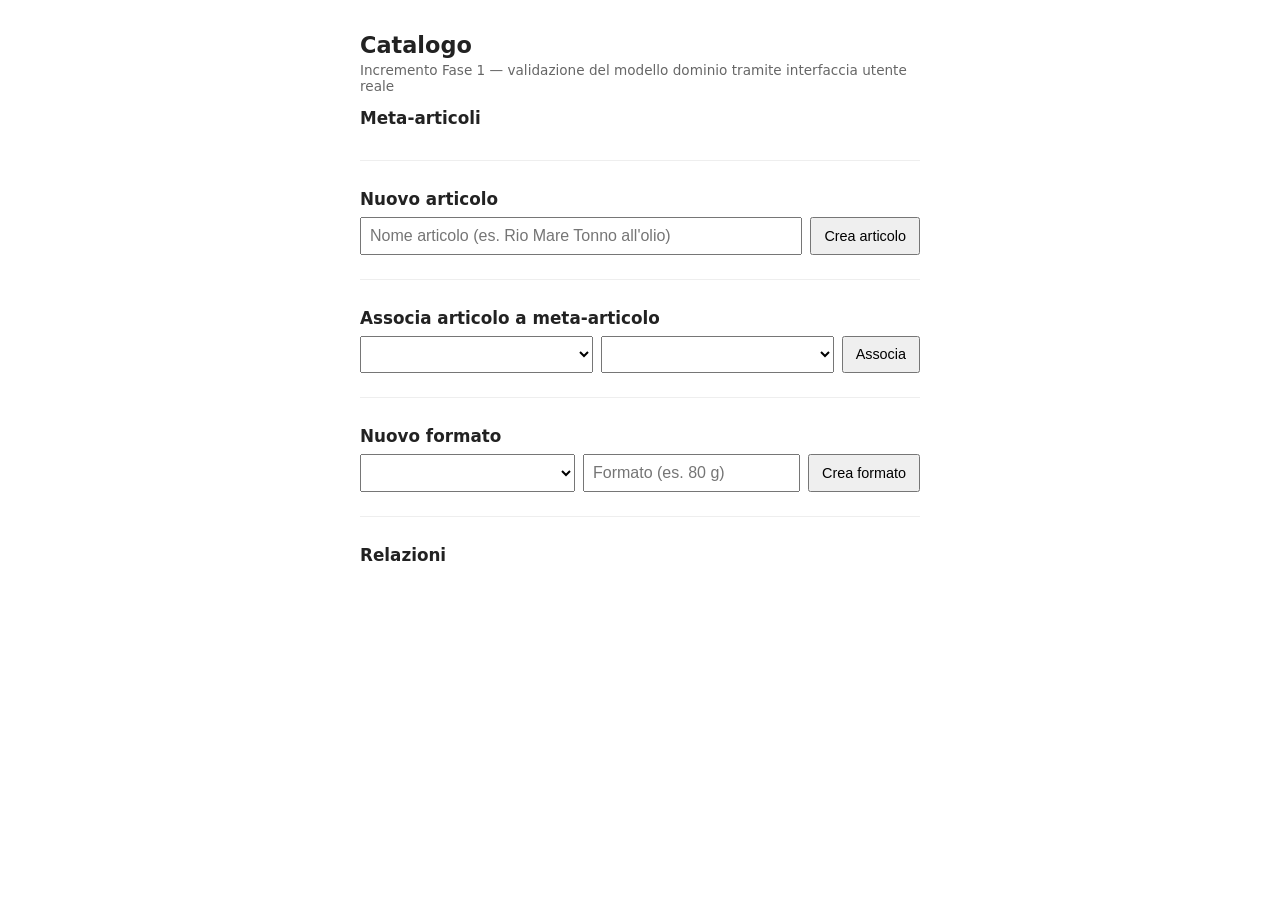
==== app/index.html @ c718eea8 "Fase 1 (Catalogo): UI minima di gestione Incremento in app/ (separato da poc/, framework ancora non " ====
<!DOCTYPE html>
<html lang="it">
<head>
<meta charset="UTF-8">
<meta name="viewport" content="width=device-width, initial-scale=1.0">
<title>Catalogo — Assistente alla spesa</title>
<link rel="stylesheet" href="style.css">
</head>
<body>
  <h1>Catalogo</h1>
  <p class="subtitle">
    Incremento Fase 1 — validazione del modello dominio tramite
    interfaccia utente reale
  </p>

  <section>
    <h2>Meta-articoli</h2>
    <ul id="meta-articles-list"></ul>
  </section>

  <section>
    <h2>Nuovo articolo</h2>
    <form id="form-nuovo-articolo">
      <input
        type="text"
        id="input-nome-articolo"
        placeholder="Nome articolo (es. Rio Mare Tonno all'olio)"
        required
      >
      <button type="submit">Crea articolo</button>
    </form>
  </section>

  <section>
    <h2>Associa articolo a meta-articolo</h2>
    <form id="form-associazione">
      <select id="select-meta-articolo-associazione" required></select>
      <select id="select-articolo-associazione" required></select>
      <button type="submit">Associa</button>
    </form>
  </section>

  <section>
    <h2>Nuovo formato</h2>
    <form id="form-nuovo-formato">
      <select id="select-articolo-formato" required></select>
      <input
        type="text"
        id="input-nome-formato"
        placeholder="Formato (es. 80 g)"
        required
      >
      <button type="submit">Crea formato</button>
    </form>
  </section>

  <section>
    <h2>Relazioni</h2>
    <div id="relations-container"></div>
  </section>

  <p id="stato" class="subtitle"></p>

  <script type="module" src="app.js"></script>
</body>
</html>
---- app/style.css ----
body {
  font-family: system-ui, sans-serif;
  max-width: 560px;
  margin: 2rem auto;
  padding: 0 1rem;
  color: #222;
}

h1 {
  font-size: 1.4rem;
  margin-bottom: 0.25rem;
}

h2 {
  font-size: 1.05rem;
  margin-bottom: 0.5rem;
}

.subtitle {
  color: #666;
  font-size: 0.85rem;
  margin-top: 0;
}

section {
  margin-bottom: 1.75rem;
  padding-bottom: 1.5rem;
  border-bottom: 1px solid #eee;
}

section:last-of-type {
  border-bottom: none;
}

form {
  display: flex;
  flex-wrap: wrap;
  gap: 0.5rem;
}

input[type="text"],
select {
  flex: 1;
  min-width: 10rem;
  padding: 0.5rem;
  font-size: 1rem;
}

button {
  padding: 0.5rem 0.75rem;
  font-size: 0.9rem;
  cursor: pointer;
}

ul {
  list-style: none;
  padding: 0;
  margin: 0;
}

#meta-articles-list li {
  padding: 0.25rem 0;
  border-bottom: 1px solid #f2f2f2;
}

#relations-container ul li {
  padding: 0.35rem 0;
  border-bottom: 1px solid #f2f2f2;
}

#relations-container {
  font-size: 0.9rem;
}
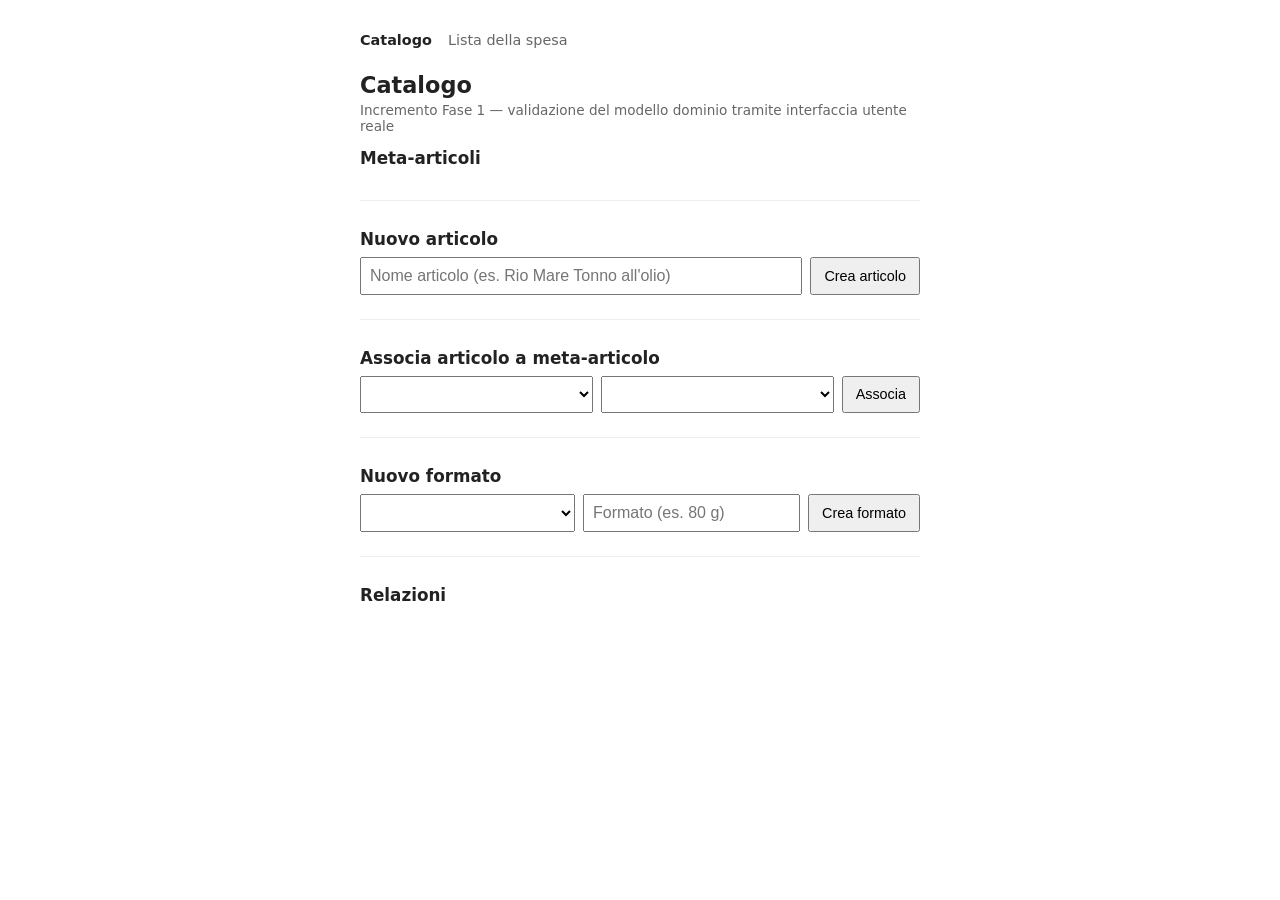
==== commit 4d9e94b4: "Fase 2 (Lista della spesa): interfaccia lista-first Nuova pagina app/lista.html + app/lista.js, con " ====
--- a/app/index.html
+++ b/app/index.html
@@ -7,6 +7,11 @@
 <link rel="stylesheet" href="style.css">
 </head>
 <body>
+  <nav class="app-nav">
+    <a href="index.html" aria-current="page">Catalogo</a>
+    <a href="lista.html">Lista della spesa</a>
+  </nav>
+
   <h1>Catalogo</h1>
   <p class="subtitle">
     Incremento Fase 1 — validazione del modello dominio tramite
--- a/app/style.css
+++ b/app/style.css
@@ -4,6 +4,23 @@
   margin: 2rem auto;
   padding: 0 1rem;
   color: #222;
+}
+
+.app-nav {
+  display: flex;
+  gap: 1rem;
+  margin-bottom: 1.5rem;
+  font-size: 0.9rem;
+}
+
+.app-nav a {
+  color: #666;
+  text-decoration: none;
+}
+
+.app-nav a[aria-current="page"] {
+  color: #222;
+  font-weight: 600;
 }
 
 h1 {
@@ -71,3 +88,39 @@
 #relations-container {
   font-size: 0.9rem;
 }
+
+#form-nuova-voce {
+  margin-bottom: 1.5rem;
+}
+
+#lista-voci {
+  display: flex;
+  flex-direction: column;
+  gap: 0.75rem;
+}
+
+.voce-lista {
+  padding: 0.75rem;
+  border: 1px solid #eee;
+  border-radius: 4px;
+}
+
+.voce-titolo {
+  font-weight: 600;
+  margin-bottom: 0.5rem;
+}
+
+.voce-controlli {
+  display: flex;
+  flex-wrap: wrap;
+  gap: 0.5rem;
+  margin-top: 0.5rem;
+}
+
+.voce-controlli select,
+.voce-controlli input {
+  flex: 1;
+  min-width: 7rem;
+  padding: 0.35rem;
+  font-size: 0.85rem;
+}
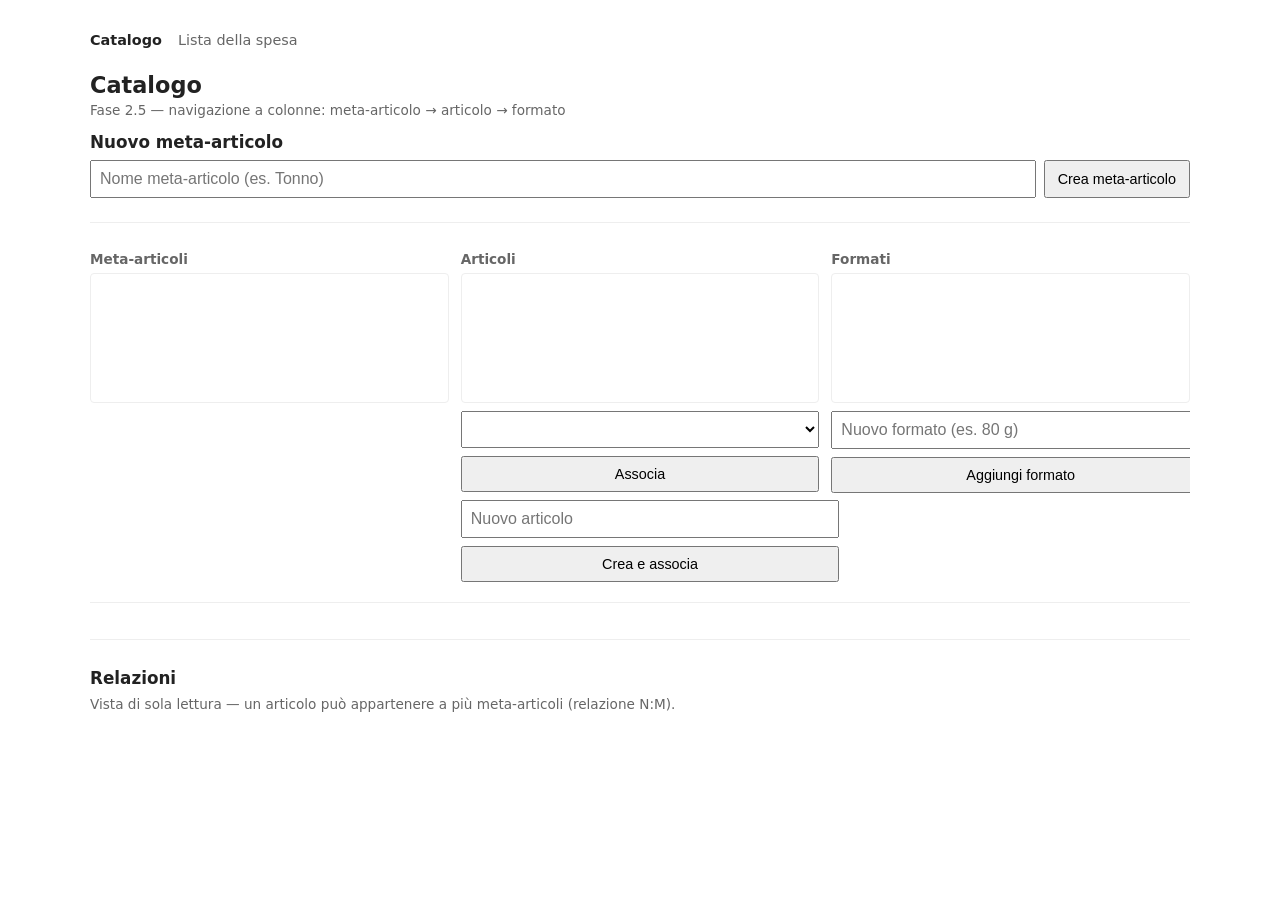
==== commit 91a621c3: "Fase 2.5: Catalogo a colonne (componente condiviso), riuso in Lista Componente condiviso app/js/colu" ====
--- a/app/index.html
+++ b/app/index.html
@@ -14,53 +14,72 @@
 
   <h1>Catalogo</h1>
   <p class="subtitle">
-    Incremento Fase 1 — validazione del modello dominio tramite
-    interfaccia utente reale
+    Fase 2.5 — navigazione a colonne: meta-articolo → articolo →
+    formato
   </p>
 
   <section>
-    <h2>Meta-articoli</h2>
-    <ul id="meta-articles-list"></ul>
-  </section>
-
-  <section>
-    <h2>Nuovo articolo</h2>
-    <form id="form-nuovo-articolo">
+    <h2>Nuovo meta-articolo</h2>
+    <form id="form-nuovo-meta-articolo">
       <input
         type="text"
-        id="input-nome-articolo"
-        placeholder="Nome articolo (es. Rio Mare Tonno all'olio)"
+        id="input-nome-meta-articolo"
+        placeholder="Nome meta-articolo (es. Tonno)"
         required
       >
-      <button type="submit">Crea articolo</button>
+      <button type="submit">Crea meta-articolo</button>
     </form>
   </section>
 
-  <section>
-    <h2>Associa articolo a meta-articolo</h2>
-    <form id="form-associazione">
-      <select id="select-meta-articolo-associazione" required></select>
-      <select id="select-articolo-associazione" required></select>
-      <button type="submit">Associa</button>
-    </form>
-  </section>
+  <section class="catalogo-browser">
+    <div class="colonne">
+      <div class="colonna">
+        <h3>Meta-articoli</h3>
+        <div id="colonna-meta" class="colonna-corpo"></div>
+      </div>
 
-  <section>
-    <h2>Nuovo formato</h2>
-    <form id="form-nuovo-formato">
-      <select id="select-articolo-formato" required></select>
-      <input
-        type="text"
-        id="input-nome-formato"
-        placeholder="Formato (es. 80 g)"
-        required
-      >
-      <button type="submit">Crea formato</button>
-    </form>
+      <div class="colonna">
+        <h3>Articoli</h3>
+        <div id="colonna-articoli" class="colonna-corpo"></div>
+        <form id="form-associa-esistente" class="colonna-form" hidden>
+          <select id="select-associa-esistente" required></select>
+          <button type="submit">Associa</button>
+        </form>
+        <form id="form-nuovo-articolo-associato" class="colonna-form" hidden>
+          <input
+            type="text"
+            id="input-nuovo-articolo-associato"
+            placeholder="Nuovo articolo"
+            required
+          >
+          <button type="submit">Crea e associa</button>
+        </form>
+      </div>
+
+      <div class="colonna">
+        <h3>Formati</h3>
+        <div id="colonna-formati" class="colonna-corpo"></div>
+        <form id="form-nuovo-formato" class="colonna-form" hidden>
+          <input
+            type="text"
+            id="input-nuovo-formato"
+            placeholder="Nuovo formato (es. 80 g)"
+            required
+          >
+          <button type="submit">Aggiungi formato</button>
+        </form>
+      </div>
+    </div>
+
+    <div id="barra-azioni" class="barra-azioni"></div>
   </section>
 
   <section>
     <h2>Relazioni</h2>
+    <p class="subtitle">
+      Vista di sola lettura — un articolo può appartenere a più
+      meta-articoli (relazione N:M).
+    </p>
     <div id="relations-container"></div>
   </section>
 
--- a/app/style.css
+++ b/app/style.css
@@ -1,6 +1,6 @@
 body {
   font-family: system-ui, sans-serif;
-  max-width: 560px;
+  max-width: 1100px;
   margin: 2rem auto;
   padding: 0 1rem;
   color: #222;
@@ -75,9 +75,101 @@
   margin: 0;
 }
 
-#meta-articles-list li {
-  padding: 0.25rem 0;
-  border-bottom: 1px solid #f2f2f2;
+.catalogo-browser {
+  max-width: 100%;
+}
+
+.colonne {
+  display: flex;
+  gap: 0.75rem;
+  overflow-x: auto;
+  padding-bottom: 0.25rem;
+}
+
+.colonna {
+  flex: 1 1 0;
+  min-width: 14rem;
+  display: flex;
+  flex-direction: column;
+}
+
+.colonna h3 {
+  font-size: 0.85rem;
+  color: #666;
+  margin: 0 0 0.4rem;
+  font-weight: 600;
+}
+
+.colonna-corpo {
+  border: 1px solid #eee;
+  border-radius: 4px;
+  min-height: 8rem;
+  max-height: 20rem;
+  overflow-y: auto;
+}
+
+.colonna-corpo ul {
+  display: flex;
+  flex-direction: column;
+}
+
+.colonna-corpo li {
+  padding: 0.45rem 0.6rem;
+  font-size: 0.9rem;
+  cursor: pointer;
+  border-bottom: 1px solid #f4f4f4;
+}
+
+.colonna-corpo li:hover {
+  background: #f7f7f7;
+}
+
+.colonna-corpo li.selezionato {
+  background: #222;
+  color: #fff;
+}
+
+.colonna-vuota {
+  padding: 0.6rem;
+  font-size: 0.8rem;
+  color: #999;
+  margin: 0;
+}
+
+.colonna-form {
+  flex-direction: column;
+  margin-top: 0.5rem;
+}
+
+.colonna-form input,
+.colonna-form select {
+  width: 100%;
+  min-width: 0;
+}
+
+.colonna-toggle {
+  display: flex;
+  align-items: center;
+  gap: 0.35rem;
+  margin-top: 0.5rem;
+  font-size: 0.8rem;
+  color: #666;
+}
+
+.barra-azioni {
+  display: flex;
+  flex-wrap: wrap;
+  align-items: center;
+  gap: 0.5rem;
+  margin-top: 1rem;
+  padding-top: 0.75rem;
+  border-top: 1px solid #eee;
+  font-size: 0.9rem;
+}
+
+.barra-azioni button {
+  font-size: 0.8rem;
+  padding: 0.3rem 0.5rem;
 }
 
 #relations-container ul li {
@@ -87,10 +179,6 @@
 
 #relations-container {
   font-size: 0.9rem;
-}
-
-#form-nuova-voce {
-  margin-bottom: 1.5rem;
 }
 
 #lista-voci {
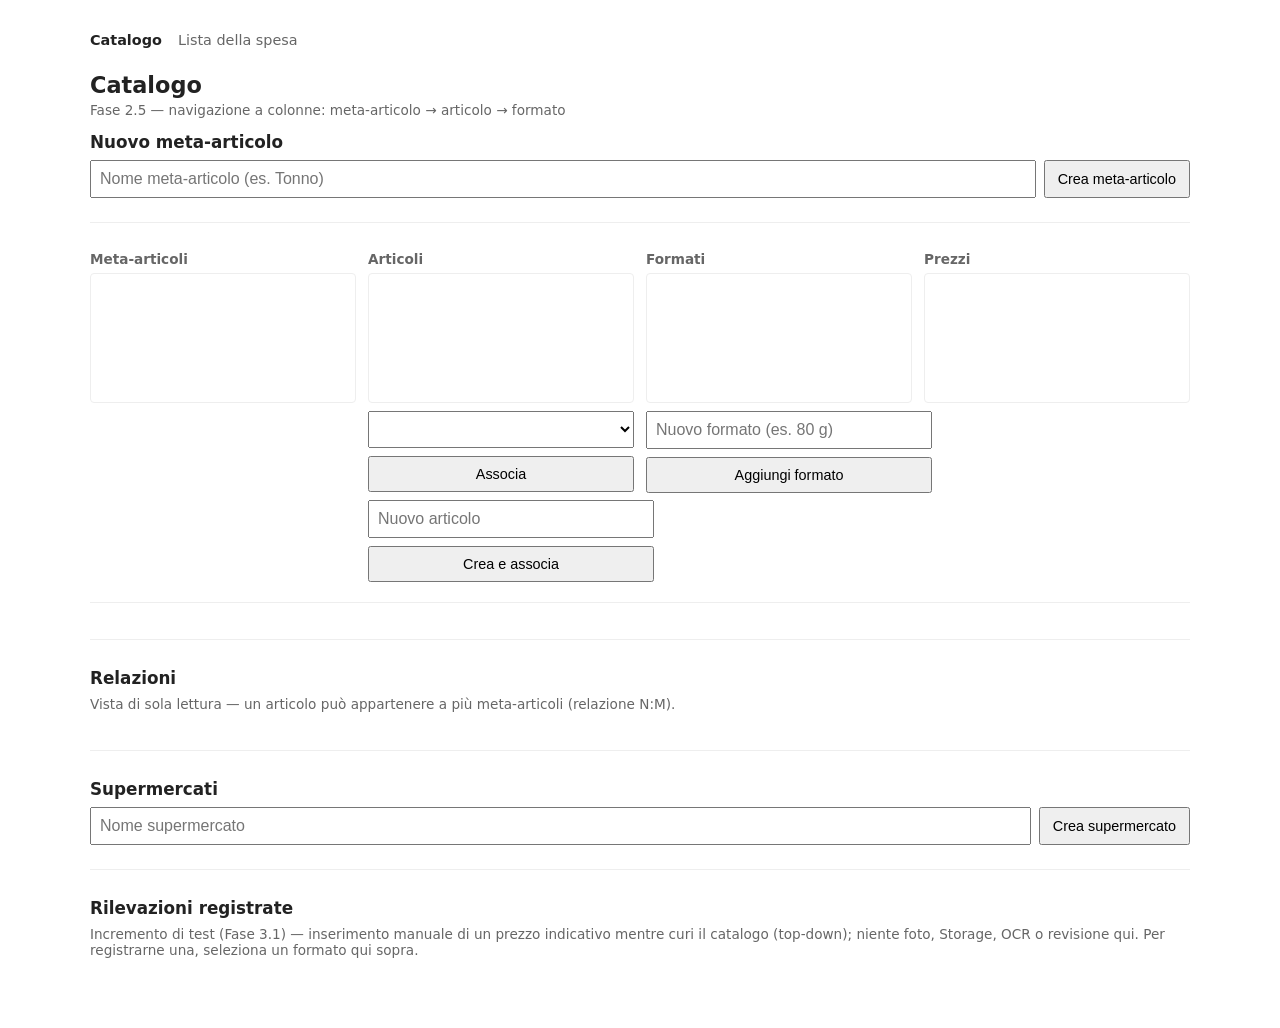
==== commit 32254327: "Fase 3.1 (test): rilevazioni prezzo in Catalogo + colonna prezzi condivisa Incremento di test per va" ====
--- a/app/index.html
+++ b/app/index.html
@@ -69,6 +69,11 @@
           <button type="submit">Aggiungi formato</button>
         </form>
       </div>
+
+      <div class="colonna">
+        <h3>Prezzi</h3>
+        <div id="colonna-prezzi" class="colonna-corpo"></div>
+      </div>
     </div>
 
     <div id="barra-azioni" class="barra-azioni"></div>
@@ -83,6 +88,31 @@
     <div id="relations-container"></div>
   </section>
 
+  <section>
+    <h2>Supermercati</h2>
+    <form id="form-nuovo-supermercato">
+      <input
+        type="text"
+        id="input-nome-supermercato"
+        placeholder="Nome supermercato"
+        required
+      >
+      <button type="submit">Crea supermercato</button>
+    </form>
+    <ul id="supermarkets-list"></ul>
+  </section>
+
+  <section>
+    <h2>Rilevazioni registrate</h2>
+    <p class="subtitle">
+      Incremento di test (Fase 3.1) — inserimento manuale di un prezzo
+      indicativo mentre curi il catalogo (top-down); niente foto,
+      Storage, OCR o revisione qui. Per registrarne una, seleziona un
+      formato qui sopra.
+    </p>
+    <ul id="rilevazioni-list"></ul>
+  </section>
+
   <p id="stato" class="subtitle"></p>
 
   <script type="module" src="app.js"></script>
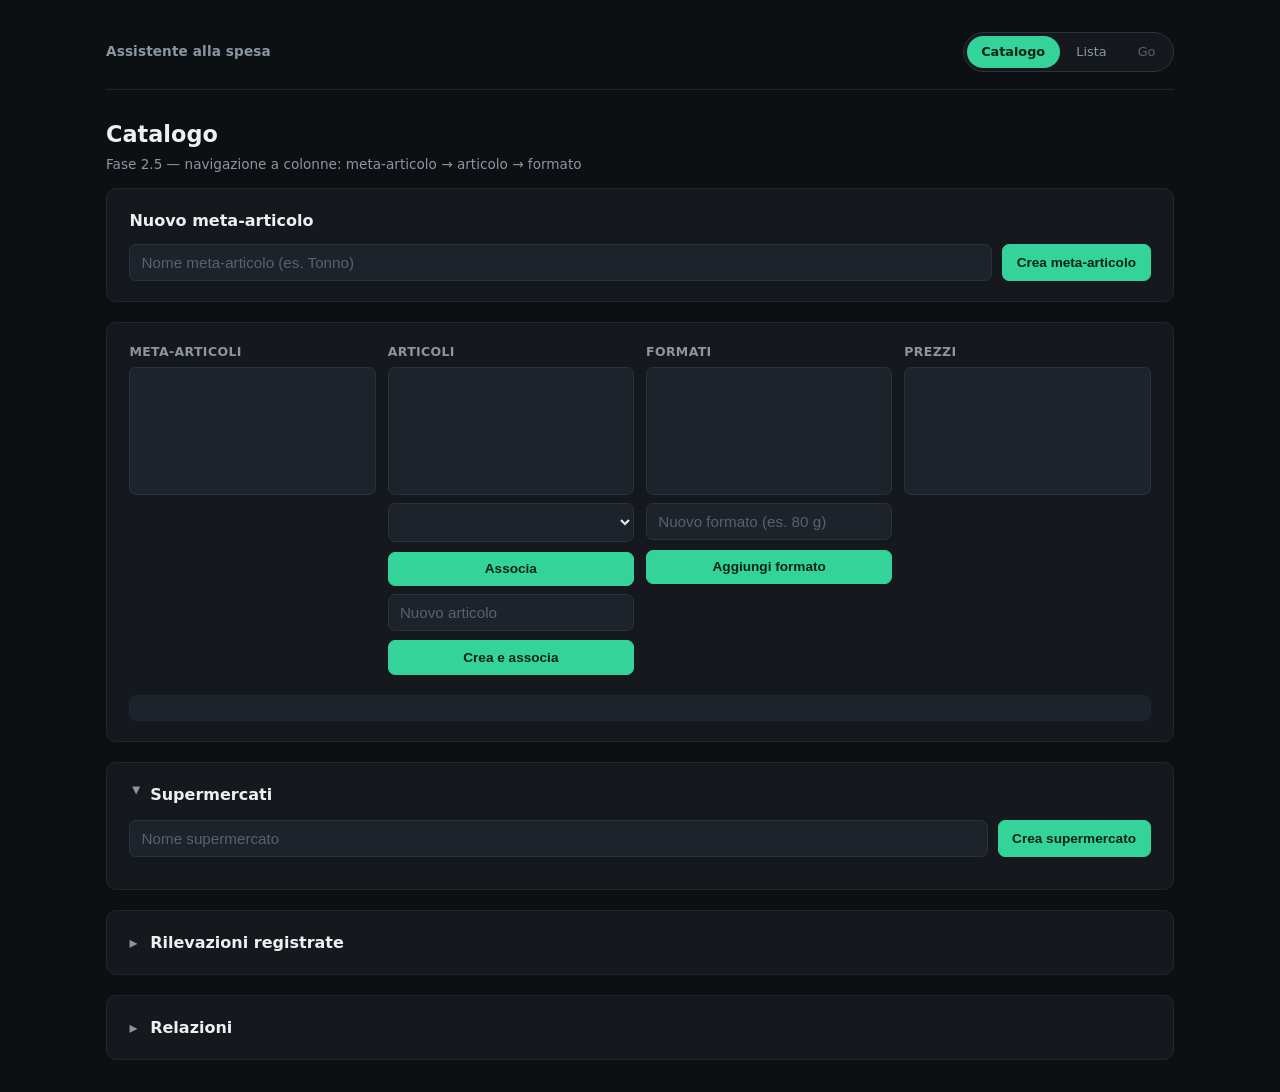
==== commit f72faccb: "Digressione tecnica: rifacimento GUI (tema scuro, densita' lista) Ripresa la rifinitura estetica sos" ====
--- a/app/index.html
+++ b/app/index.html
@@ -7,10 +7,14 @@
 <link rel="stylesheet" href="style.css">
 </head>
 <body>
-  <nav class="app-nav">
-    <a href="index.html" aria-current="page">Catalogo</a>
-    <a href="lista.html">Lista della spesa</a>
-  </nav>
+  <header class="app-header">
+    <span class="app-brand">Assistente alla spesa</span>
+    <nav class="selettore-pillole" aria-label="Ambienti">
+      <a href="index.html" aria-current="page">Catalogo</a>
+      <a href="lista.html">Lista</a>
+      <span class="selettore-pillole-disabled" title="In arrivo — Fase 6">Go</span>
+    </nav>
+  </header>
 
   <h1>Catalogo</h1>
   <p class="subtitle">
@@ -79,17 +83,8 @@
     <div id="barra-azioni" class="barra-azioni"></div>
   </section>
 
-  <section>
-    <h2>Relazioni</h2>
-    <p class="subtitle">
-      Vista di sola lettura — un articolo può appartenere a più
-      meta-articoli (relazione N:M).
-    </p>
-    <div id="relations-container"></div>
-  </section>
-
-  <section>
-    <h2>Supermercati</h2>
+  <details class="pannello" open>
+    <summary>Supermercati</summary>
     <form id="form-nuovo-supermercato">
       <input
         type="text"
@@ -100,18 +95,27 @@
       <button type="submit">Crea supermercato</button>
     </form>
     <ul id="supermarkets-list"></ul>
-  </section>
+  </details>
 
-  <section>
-    <h2>Rilevazioni registrate</h2>
+  <details class="pannello">
+    <summary>Rilevazioni registrate</summary>
     <p class="subtitle">
       Incremento di test (Fase 3.1) — inserimento manuale di un prezzo
       indicativo mentre curi il catalogo (top-down); niente foto,
       Storage, OCR o revisione qui. Per registrarne una, seleziona un
       formato qui sopra.
     </p>
-    <ul id="rilevazioni-list"></ul>
-  </section>
+    <div id="rilevazioni-list"></div>
+  </details>
+
+  <details class="pannello">
+    <summary>Relazioni</summary>
+    <p class="subtitle">
+      Vista di sola lettura — un articolo può appartenere a più
+      meta-articoli (relazione N:M).
+    </p>
+    <div id="relations-container"></div>
+  </details>
 
   <p id="stato" class="subtitle"></p>
 
--- a/app/style.css
+++ b/app/style.css
@@ -1,72 +1,251 @@
+:root {
+  --bg: #0d1013;
+  --surface: #15191e;
+  --surface-2: #1d232a;
+  --border: #2a323b;
+  --border-soft: #20262d;
+  --text: #edf0f2;
+  --text-muted: #8b96a1;
+  --text-faint: #57626c;
+  --accent: #34d399;
+  --accent-strong: #1f7a56;
+  --accent-contrast: #06231a;
+  --accent-soft: rgba(52, 211, 153, 0.14);
+  --danger: #f87171;
+  --radius: 10px;
+  --radius-sm: 7px;
+}
+
+* {
+  box-sizing: border-box;
+}
+
 body {
-  font-family: system-ui, sans-serif;
+  font-family: system-ui, -apple-system, "Segoe UI", Roboto, sans-serif;
   max-width: 1100px;
   margin: 2rem auto;
   padding: 0 1rem;
-  color: #222;
-}
-
-.app-nav {
-  display: flex;
-  gap: 1rem;
-  margin-bottom: 1.5rem;
-  font-size: 0.9rem;
-}
-
-.app-nav a {
-  color: #666;
+  background: var(--bg);
+  color: var(--text);
+  line-height: 1.45;
+}
+
+/* Header + selettore ambienti ------------------------------------------ */
+
+.app-header {
+  display: flex;
+  align-items: center;
+  justify-content: space-between;
+  flex-wrap: wrap;
+  gap: 0.75rem;
+  margin-bottom: 1.75rem;
+  padding-bottom: 1.1rem;
+  border-bottom: 1px solid var(--border-soft);
+}
+
+.app-brand {
+  font-size: 0.85rem;
+  font-weight: 600;
+  color: var(--text-muted);
+  letter-spacing: 0.01em;
+}
+
+/* Selettore a pillole: riusato per l'header (ambienti) e per la
+   densità della lista (bottoni invece di link, stesso aspetto). */
+.selettore-pillole {
+  display: flex;
+  align-items: center;
+  gap: 0.15rem;
+  background: var(--surface);
+  border: 1px solid var(--border);
+  border-radius: 999px;
+  padding: 0.2rem;
+}
+
+.selettore-pillole a,
+.selettore-pillole button,
+.selettore-pillole-disabled {
+  display: inline-block;
+  padding: 0.4rem 0.9rem;
+  border-radius: 999px;
+  font-size: 0.8rem;
   text-decoration: none;
-}
-
-.app-nav a[aria-current="page"] {
-  color: #222;
-  font-weight: 600;
-}
+  color: var(--text-muted);
+  background: none;
+  border: none;
+  font-family: inherit;
+  cursor: pointer;
+  transition: background 0.15s ease, color 0.15s ease;
+}
+
+.selettore-pillole a:hover,
+.selettore-pillole button:hover {
+  background: var(--surface-2);
+  color: var(--text);
+}
+
+.selettore-pillole a[aria-current="page"],
+.selettore-pillole button[aria-pressed="true"] {
+  background: var(--accent);
+  color: var(--accent-contrast);
+  font-weight: 600;
+}
+
+.selettore-pillole-disabled {
+  color: var(--text-faint);
+  cursor: default;
+}
+
+/* Tipografia base -------------------------------------------------------- */
 
 h1 {
   font-size: 1.4rem;
+  font-weight: 600;
   margin-bottom: 0.25rem;
+  color: var(--text);
 }
 
 h2 {
-  font-size: 1.05rem;
-  margin-bottom: 0.5rem;
+  font-size: 1rem;
+  font-weight: 600;
+  margin: 0 0 0.75rem;
+  color: var(--text);
 }
 
 .subtitle {
-  color: #666;
+  color: var(--text-muted);
   font-size: 0.85rem;
   margin-top: 0;
 }
 
-section {
-  margin-bottom: 1.75rem;
-  padding-bottom: 1.5rem;
-  border-bottom: 1px solid #eee;
-}
-
-section:last-of-type {
-  border-bottom: none;
-}
+/* Sezioni a "card" -------------------------------------------------------- */
+
+section,
+details.pannello {
+  background: var(--surface);
+  border: 1px solid var(--border-soft);
+  border-radius: var(--radius);
+  padding: 1.25rem 1.4rem;
+  margin-bottom: 1.25rem;
+}
+
+details.pannello > summary {
+  cursor: pointer;
+  font-size: 1rem;
+  font-weight: 600;
+  color: var(--text);
+  list-style: none;
+}
+
+details.pannello > summary::-webkit-details-marker {
+  display: none;
+}
+
+details.pannello > summary::before {
+  content: "▸";
+  display: inline-block;
+  width: 1em;
+  margin-right: 0.3rem;
+  color: var(--text-muted);
+  transition: transform 0.15s ease;
+}
+
+details.pannello[open] > summary::before {
+  transform: rotate(90deg);
+}
+
+details.pannello > summary ~ * {
+  margin-top: 0.9rem;
+}
+
+details.pannello[open] > summary {
+  margin-bottom: 0;
+}
+
+/* Form + controlli -------------------------------------------------------- */
 
 form {
   display: flex;
   flex-wrap: wrap;
-  gap: 0.5rem;
+  gap: 0.6rem;
 }
 
 input[type="text"],
+input[type="number"],
 select {
   flex: 1;
   min-width: 10rem;
-  padding: 0.5rem;
-  font-size: 1rem;
+  padding: 0.55rem 0.7rem;
+  font-size: 0.95rem;
+  background: var(--surface-2);
+  border: 1px solid var(--border);
+  border-radius: var(--radius-sm);
+  color: var(--text);
+}
+
+input[type="text"]::placeholder,
+input[type="number"]::placeholder {
+  color: var(--text-faint);
+}
+
+input[type="text"]:focus,
+input[type="number"]:focus,
+select:focus {
+  outline: none;
+  border-color: var(--accent);
+  box-shadow: 0 0 0 3px var(--accent-soft);
+}
+
+input[type="checkbox"] {
+  accent-color: var(--accent);
 }
 
 button {
-  padding: 0.5rem 0.75rem;
-  font-size: 0.9rem;
+  padding: 0.55rem 0.85rem;
+  font-size: 0.85rem;
+  font-weight: 500;
   cursor: pointer;
+  background: var(--surface-2);
+  border: 1px solid var(--border);
+  border-radius: var(--radius-sm);
+  color: var(--text);
+  transition: background 0.15s ease, border-color 0.15s ease;
+}
+
+button:hover {
+  background: var(--border);
+}
+
+button:disabled {
+  opacity: 0.45;
+  cursor: default;
+}
+
+button:disabled:hover {
+  background: var(--surface-2);
+}
+
+/* Azioni primarie: submit dei form (creazione) + "Aggiungi alla lista" */
+button[type="submit"],
+#btn-aggiungi-voce {
+  background: var(--accent);
+  border-color: var(--accent);
+  color: var(--accent-contrast);
+  font-weight: 600;
+}
+
+button[type="submit"]:hover,
+#btn-aggiungi-voce:hover {
+  background: var(--accent-strong);
+  border-color: var(--accent-strong);
+  color: var(--text);
+}
+
+button[type="submit"]:disabled,
+#btn-aggiungi-voce:disabled {
+  background: var(--surface-2);
+  border-color: var(--border);
+  color: var(--text-faint);
 }
 
 ul {
@@ -75,6 +254,8 @@
   margin: 0;
 }
 
+/* Navigazione a colonne --------------------------------------------------- */
+
 .catalogo-browser {
   max-width: 100%;
 }
@@ -94,15 +275,18 @@
 }
 
 .colonna h3 {
-  font-size: 0.85rem;
-  color: #666;
+  font-size: 0.78rem;
+  color: var(--text-muted);
   margin: 0 0 0.4rem;
   font-weight: 600;
+  text-transform: uppercase;
+  letter-spacing: 0.03em;
 }
 
 .colonna-corpo {
-  border: 1px solid #eee;
-  border-radius: 4px;
+  background: var(--surface-2);
+  border: 1px solid var(--border);
+  border-radius: var(--radius-sm);
   min-height: 8rem;
   max-height: 20rem;
   overflow-y: auto;
@@ -114,25 +298,31 @@
 }
 
 .colonna-corpo li {
-  padding: 0.45rem 0.6rem;
+  padding: 0.5rem 0.65rem;
   font-size: 0.9rem;
   cursor: pointer;
-  border-bottom: 1px solid #f4f4f4;
+  border-bottom: 1px solid var(--border-soft);
+  color: var(--text);
+}
+
+.colonna-corpo li:last-child {
+  border-bottom: none;
 }
 
 .colonna-corpo li:hover {
-  background: #f7f7f7;
+  background: var(--border-soft);
 }
 
 .colonna-corpo li.selezionato {
-  background: #222;
-  color: #fff;
+  background: var(--accent);
+  color: var(--accent-contrast);
+  font-weight: 600;
 }
 
 .colonna-vuota {
-  padding: 0.6rem;
+  padding: 0.65rem;
   font-size: 0.8rem;
-  color: #999;
+  color: var(--text-faint);
   margin: 0;
 }
 
@@ -153,7 +343,7 @@
   gap: 0.35rem;
   margin-top: 0.5rem;
   font-size: 0.8rem;
-  color: #666;
+  color: var(--text-muted);
 }
 
 .barra-azioni {
@@ -162,53 +352,245 @@
   align-items: center;
   gap: 0.5rem;
   margin-top: 1rem;
-  padding-top: 0.75rem;
-  border-top: 1px solid #eee;
+  padding: 0.75rem 0.9rem;
+  background: var(--surface-2);
+  border: 1px solid var(--border-soft);
+  border-radius: var(--radius-sm);
   font-size: 0.9rem;
 }
 
 .barra-azioni button {
   font-size: 0.8rem;
-  padding: 0.3rem 0.5rem;
-}
-
-#relations-container ul li {
-  padding: 0.35rem 0;
-  border-bottom: 1px solid #f2f2f2;
+  padding: 0.35rem 0.6rem;
+}
+
+#relations-container ul li,
+#supermarkets-list li {
+  padding: 0.4rem 0;
+  border-bottom: 1px solid var(--border-soft);
+  color: var(--text);
+  font-size: 0.9rem;
+}
+
+#relations-container ul li:last-child,
+#supermarkets-list li:last-child {
+  border-bottom: none;
 }
 
 #relations-container {
   font-size: 0.9rem;
 }
 
+#supermarkets-list,
+#rilevazioni-list {
+  margin-top: 0.75rem;
+}
+
+/* Rilevazioni registrate: un <details> annidato per supermercato,
+   espandibile/comprimibile indipendentemente dagli altri. */
+.pannello-annidato {
+  border-bottom: 1px solid var(--border-soft);
+}
+
+.pannello-annidato:last-child {
+  border-bottom: none;
+}
+
+.pannello-annidato summary {
+  cursor: pointer;
+  padding: 0.5rem 0;
+  font-size: 0.88rem;
+  font-weight: 600;
+  color: var(--text);
+  list-style: none;
+}
+
+.pannello-annidato summary::-webkit-details-marker {
+  display: none;
+}
+
+.pannello-annidato summary::before {
+  content: "▸";
+  display: inline-block;
+  width: 1em;
+  margin-right: 0.3rem;
+  color: var(--text-muted);
+  transition: transform 0.15s ease;
+}
+
+.pannello-annidato[open] summary::before {
+  transform: rotate(90deg);
+}
+
+.pannello-annidato ul {
+  margin: 0 0 0.6rem 1.3rem;
+}
+
+.pannello-annidato li {
+  padding: 0.3rem 0;
+  border-bottom: 1px solid var(--border-soft);
+  font-size: 0.85rem;
+  color: var(--text-muted);
+}
+
+.pannello-annidato li:last-child {
+  border-bottom: none;
+}
+
+/* Voci della lista della spesa --------------------------------------------- */
+
+.lista-toolbar {
+  display: flex;
+  align-items: center;
+  justify-content: space-between;
+  flex-wrap: wrap;
+  gap: 0.5rem;
+  margin-bottom: 0.6rem;
+}
+
+.lista-toolbar-destra {
+  display: flex;
+  align-items: center;
+  gap: 0.6rem;
+  flex-wrap: wrap;
+}
+
+.contatore {
+  font-size: 0.8rem;
+  color: var(--text-muted);
+}
+
 #lista-voci {
   display: flex;
   flex-direction: column;
-  gap: 0.75rem;
+  gap: 0.4rem;
+  overflow-x: auto;
 }
 
 .voce-lista {
-  padding: 0.75rem;
-  border: 1px solid #eee;
-  border-radius: 4px;
+  padding: 0.55rem 0.75rem;
+  background: var(--surface);
+  border: 1px solid var(--border-soft);
+  border-radius: var(--radius-sm);
 }
 
 .voce-titolo {
-  font-weight: 600;
-  margin-bottom: 0.5rem;
+  font-size: 0.9rem;
+  font-weight: 600;
+  color: var(--text);
+  margin-bottom: 0.35rem;
 }
 
 .voce-controlli {
   display: flex;
   flex-wrap: wrap;
-  gap: 0.5rem;
-  margin-top: 0.5rem;
+  gap: 0.35rem;
+  margin-top: 0.35rem;
 }
 
 .voce-controlli select,
 .voce-controlli input {
   flex: 1;
-  min-width: 7rem;
-  padding: 0.35rem;
+  min-width: 6.5rem;
+  padding: 0.3rem 0.5rem;
+  font-size: 0.78rem;
+}
+
+.voce-lista button {
+  font-size: 0.78rem;
+  padding: 0.3rem 0.55rem;
+}
+
+.voce-titolo > button {
+  margin-bottom: 0.35rem;
+}
+
+/* Vista Media: riga tabellare compatta, tutti i campi sempre
+   visibili — pensata per preparare la lista da PC (D-029). */
+.voce-media {
+  display: grid;
+  grid-template-columns: 1fr 108px 100px 68px 68px 1fr;
+  gap: 0.5rem;
+  align-items: center;
+  padding: 0.4rem 0.75rem;
+}
+
+.voce-media-header {
+  background: none;
+  border: none;
+  padding: 0.1rem 0.75rem;
+  font-size: 0.68rem;
+  color: var(--text-faint);
+  text-transform: uppercase;
+  letter-spacing: 0.03em;
+}
+
+.voce-media select,
+.voce-media input {
+  min-width: 0;
+  padding: 0.3rem 0.4rem;
+  font-size: 0.78rem;
+}
+
+.voce-media-titolo {
+  display: flex;
+  align-items: center;
+  gap: 0.4rem;
   font-size: 0.85rem;
-}
+  color: var(--text);
+  overflow: hidden;
+}
+
+.voce-media-titolo span {
+  overflow: hidden;
+  text-overflow: ellipsis;
+  white-space: nowrap;
+}
+
+/* Vista Compatta: titolo + stato sempre visibili, il resto per voce
+   si apre su richiesta (<details> nativo) — pensata per scorrere e
+   spuntare la lista al supermercato (D-029). */
+.voce-compatta > summary {
+  display: flex;
+  align-items: center;
+  justify-content: space-between;
+  gap: 0.6rem;
+  cursor: pointer;
+  list-style: none;
+  padding: 0.1rem 0;
+}
+
+.voce-compatta > summary::-webkit-details-marker {
+  display: none;
+}
+
+.voce-compatta-titolo {
+  font-size: 0.88rem;
+  color: var(--text);
+  overflow: hidden;
+  text-overflow: ellipsis;
+  white-space: nowrap;
+}
+
+.voce-compatta > summary select {
+  flex-shrink: 0;
+  width: auto;
+  min-width: 8rem;
+}
+
+.voce-compatta-corpo {
+  display: flex;
+  flex-wrap: wrap;
+  gap: 0.4rem;
+  margin-top: 0.5rem;
+  padding-top: 0.5rem;
+  border-top: 1px solid var(--border-soft);
+}
+
+.voce-compatta-corpo select,
+.voce-compatta-corpo input {
+  flex: 1;
+  min-width: 6.5rem;
+  padding: 0.3rem 0.5rem;
+  font-size: 0.78rem;
+}
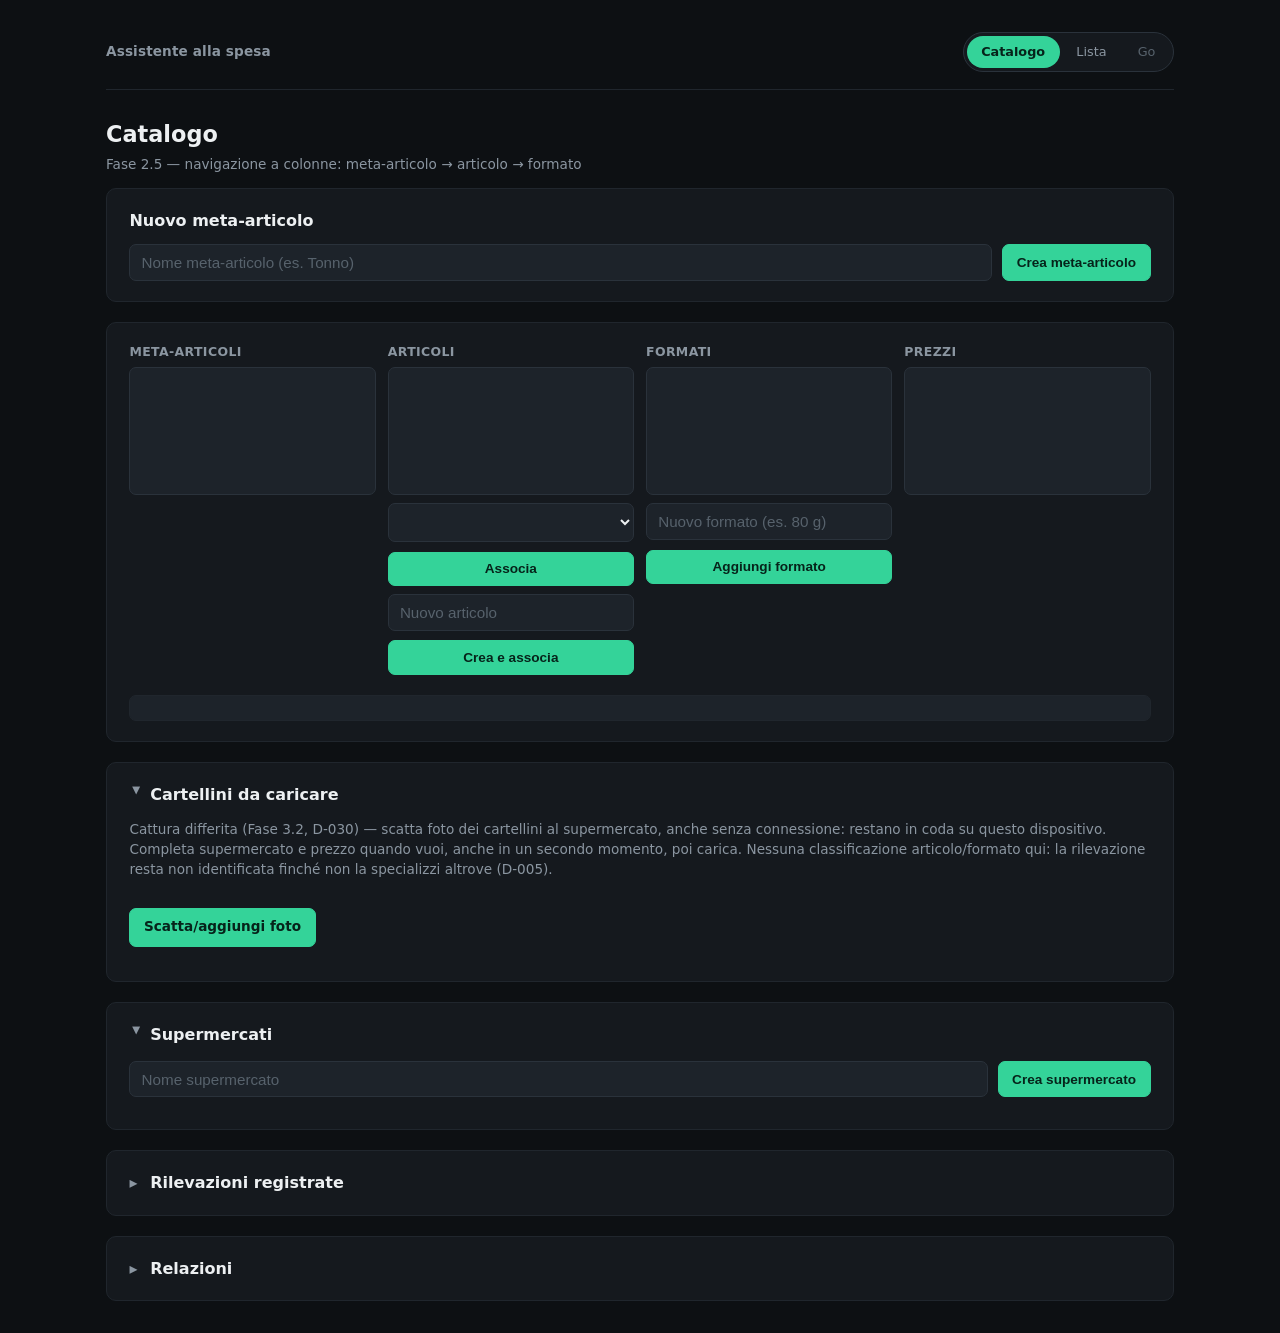
==== commit 7ad92380: "Fase 3.2: cattura differita implementata + modello mobile (D-030..D-032) Cattura differita (modalità" ====
--- a/app/index.html
+++ b/app/index.html
@@ -84,6 +84,30 @@
   </section>
 
   <details class="pannello" open>
+    <summary>Cartellini da caricare</summary>
+    <p class="subtitle">
+      Cattura differita (Fase 3.2, D-030) — scatta foto dei cartellini
+      al supermercato, anche senza connessione: restano in coda su
+      questo dispositivo. Completa supermercato e prezzo quando vuoi,
+      anche in un secondo momento, poi carica. Nessuna classificazione
+      articolo/formato qui: la rilevazione resta non identificata
+      finché non la specializzi altrove (D-005).
+    </p>
+    <label class="pulsante-foto">
+      <input
+        type="file"
+        id="input-nuova-foto-cartellino"
+        accept="image/*"
+        capture="environment"
+        multiple
+        hidden
+      >
+      Scatta/aggiungi foto
+    </label>
+    <div id="coda-foto-list" class="coda-foto-list"></div>
+  </details>
+
+  <details class="pannello" open>
     <summary>Supermercati</summary>
     <form id="form-nuovo-supermercato">
       <input
@@ -100,10 +124,11 @@
   <details class="pannello">
     <summary>Rilevazioni registrate</summary>
     <p class="subtitle">
-      Incremento di test (Fase 3.1) — inserimento manuale di un prezzo
-      indicativo mentre curi il catalogo (top-down); niente foto,
-      Storage, OCR o revisione qui. Per registrarne una, seleziona un
-      formato qui sopra.
+      Rilevazioni da entrambi i flussi: inserimento manuale top-down
+      (seleziona un formato qui sopra) e cattura foto bottom-up
+      (sezione "Cartellini da caricare" più sopra, senza
+      classificazione articolo/formato). Niente OCR o revisione qui
+      ancora (Fase 3.2, D-030, modalità 2).
     </p>
     <div id="rilevazioni-list"></div>
   </details>
--- a/app/style.css
+++ b/app/style.css
@@ -364,6 +364,77 @@
   padding: 0.35rem 0.6rem;
 }
 
+/* Cartellini da caricare: cattura differita (Fase 3.2, D-030) ------------ */
+
+.pulsante-foto {
+  display: inline-block;
+  padding: 0.55rem 0.85rem;
+  font-size: 0.85rem;
+  font-weight: 600;
+  cursor: pointer;
+  background: var(--accent);
+  border: 1px solid var(--accent);
+  border-radius: var(--radius-sm);
+  color: var(--accent-contrast);
+  transition: background 0.15s ease, border-color 0.15s ease;
+}
+
+.pulsante-foto:hover {
+  background: var(--accent-strong);
+  border-color: var(--accent-strong);
+  color: var(--text);
+}
+
+.coda-foto-list {
+  display: flex;
+  flex-direction: column;
+  gap: 0.6rem;
+  margin-top: 0.9rem;
+}
+
+.coda-foto-item {
+  display: flex;
+  gap: 0.75rem;
+  padding: 0.6rem;
+  background: var(--surface-2);
+  border: 1px solid var(--border);
+  border-radius: var(--radius-sm);
+}
+
+.coda-foto-anteprima {
+  width: 4.5rem;
+  height: 4.5rem;
+  object-fit: cover;
+  border-radius: var(--radius-sm);
+  border: 1px solid var(--border-soft);
+  flex-shrink: 0;
+}
+
+.coda-foto-corpo {
+  display: flex;
+  flex-direction: column;
+  gap: 0.4rem;
+  flex: 1;
+  min-width: 0;
+}
+
+.coda-foto-form {
+  display: flex;
+  flex-wrap: wrap;
+  gap: 0.4rem;
+}
+
+.coda-foto-form select,
+.coda-foto-form input {
+  flex: 1;
+  min-width: 8rem;
+}
+
+.coda-foto-form button {
+  font-size: 0.8rem;
+  padding: 0.35rem 0.6rem;
+}
+
 #relations-container ul li,
 #supermarkets-list li {
   padding: 0.4rem 0;
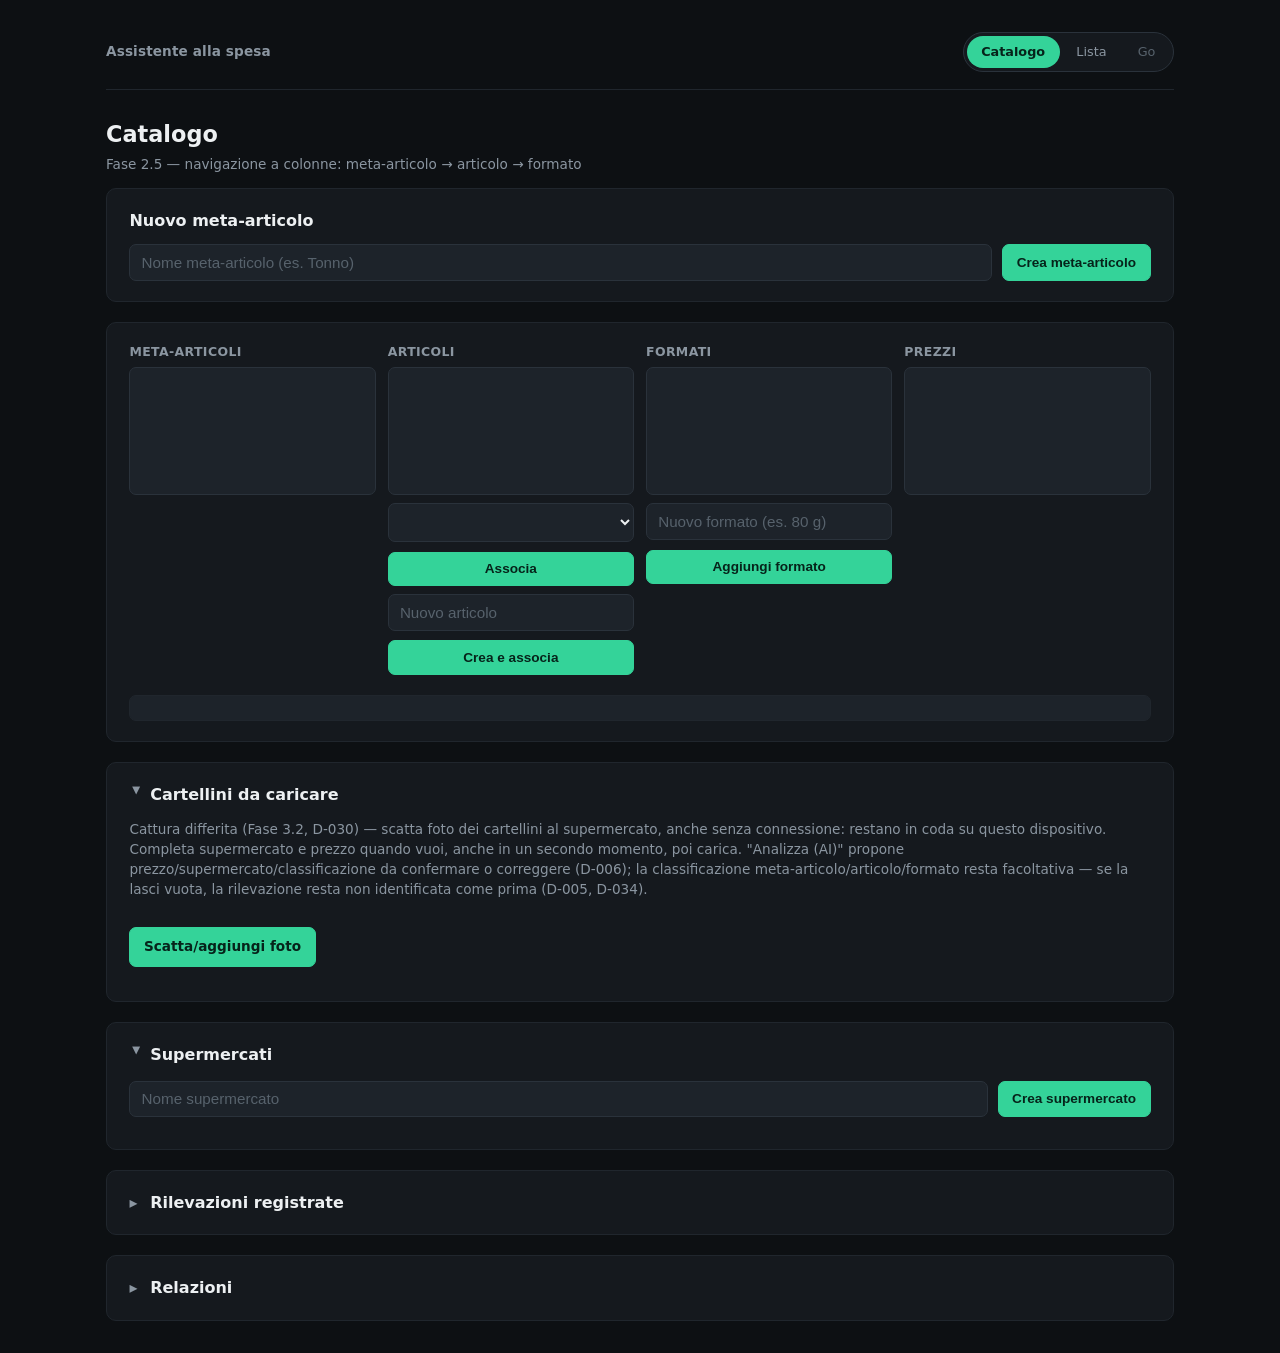
==== commit e17a5b55: "Fase 4 (D-034): classificazione facoltativa al caricamento cartellino Tre campi editabili (meta-arti" ====
--- a/app/index.html
+++ b/app/index.html
@@ -89,21 +89,31 @@
       Cattura differita (Fase 3.2, D-030) — scatta foto dei cartellini
       al supermercato, anche senza connessione: restano in coda su
       questo dispositivo. Completa supermercato e prezzo quando vuoi,
-      anche in un secondo momento, poi carica. Nessuna classificazione
-      articolo/formato qui: la rilevazione resta non identificata
-      finché non la specializzi altrove (D-005).
+      anche in un secondo momento, poi carica. "Analizza (AI)" propone
+      prezzo/supermercato/classificazione da confermare o correggere
+      (D-006); la classificazione meta-articolo/articolo/formato resta
+      facoltativa — se la lasci vuota, la rilevazione resta non
+      identificata come prima (D-005, D-034).
     </p>
     <label class="pulsante-foto">
       <input
         type="file"
         id="input-nuova-foto-cartellino"
         accept="image/*"
-        capture="environment"
         multiple
         hidden
       >
       Scatta/aggiungi foto
     </label>
+    <!--
+      Niente `capture="environment"`: con quell'attributo la maggior
+      parte dei browser mobile salta la scelta e apre solo la
+      fotocamera, impedendo di riusare foto già scattate. Senza,
+      compare la scelta normale (Scatta foto / Libreria foto) — un
+      tap in più al supermercato, ma serve anche a testare con foto
+      già fatte.
+    -->
+
     <div id="coda-foto-list" class="coda-foto-list"></div>
   </details>
 
@@ -126,9 +136,11 @@
     <p class="subtitle">
       Rilevazioni da entrambi i flussi: inserimento manuale top-down
       (seleziona un formato qui sopra) e cattura foto bottom-up
-      (sezione "Cartellini da caricare" più sopra, senza
-      classificazione articolo/formato). Niente OCR o revisione qui
-      ancora (Fase 3.2, D-030, modalità 2).
+      (sezione "Cartellini da caricare" più sopra) — quest'ultima
+      classificata solo se hai compilato meta-articolo/articolo/
+      formato al momento del caricamento, altrimenti resta "(non
+      classificato)": non c'è ancora un'azione per specializzarla in
+      un secondo momento da qui.
     </p>
     <div id="rilevazioni-list"></div>
   </details>
--- a/app/style.css
+++ b/app/style.css
@@ -435,6 +435,20 @@
   padding: 0.35rem 0.6rem;
 }
 
+.coda-foto-ai-box {
+  background: var(--surface);
+  border: 1px solid var(--border-soft);
+  border-radius: var(--radius-sm);
+  padding: 0.5rem 0.65rem;
+  display: flex;
+  flex-direction: column;
+  gap: 0.25rem;
+}
+
+.coda-foto-ai-box p {
+  margin: 0;
+}
+
 #relations-container ul li,
 #supermarkets-list li {
   padding: 0.4rem 0;
